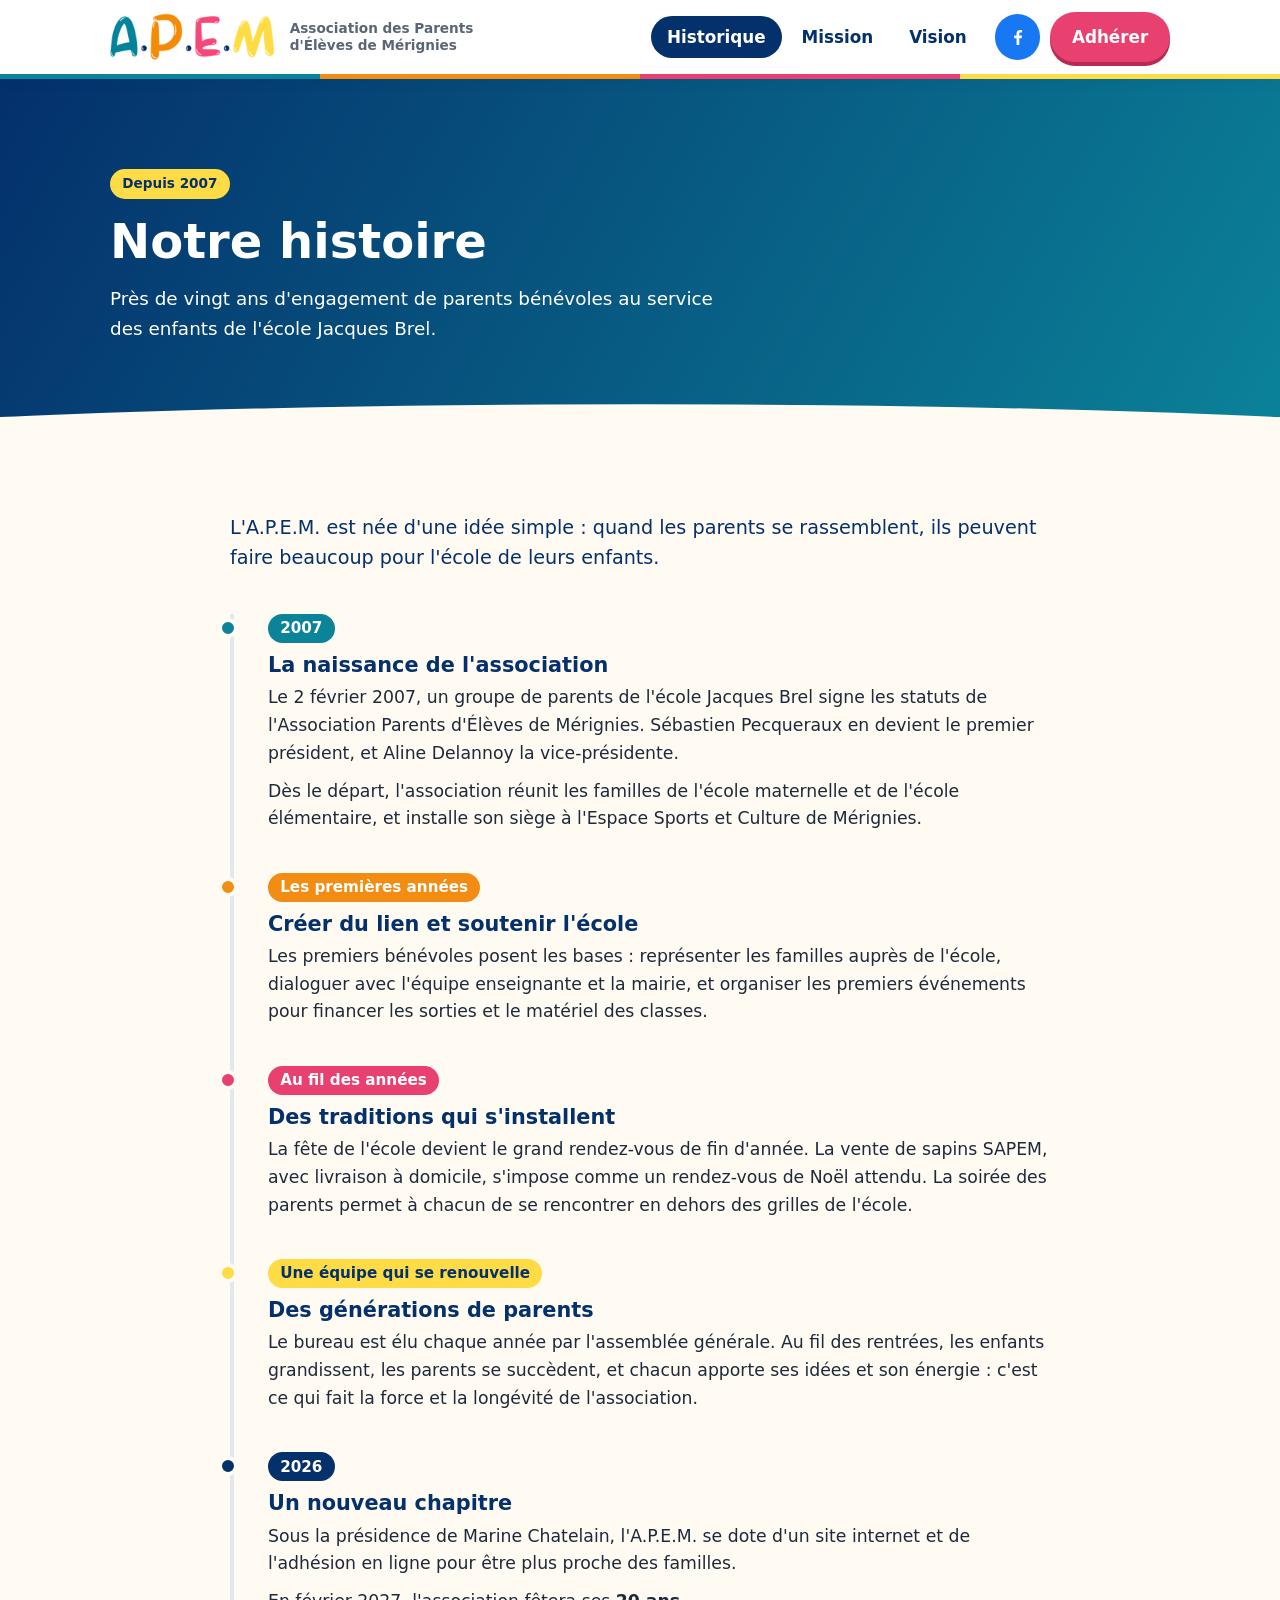
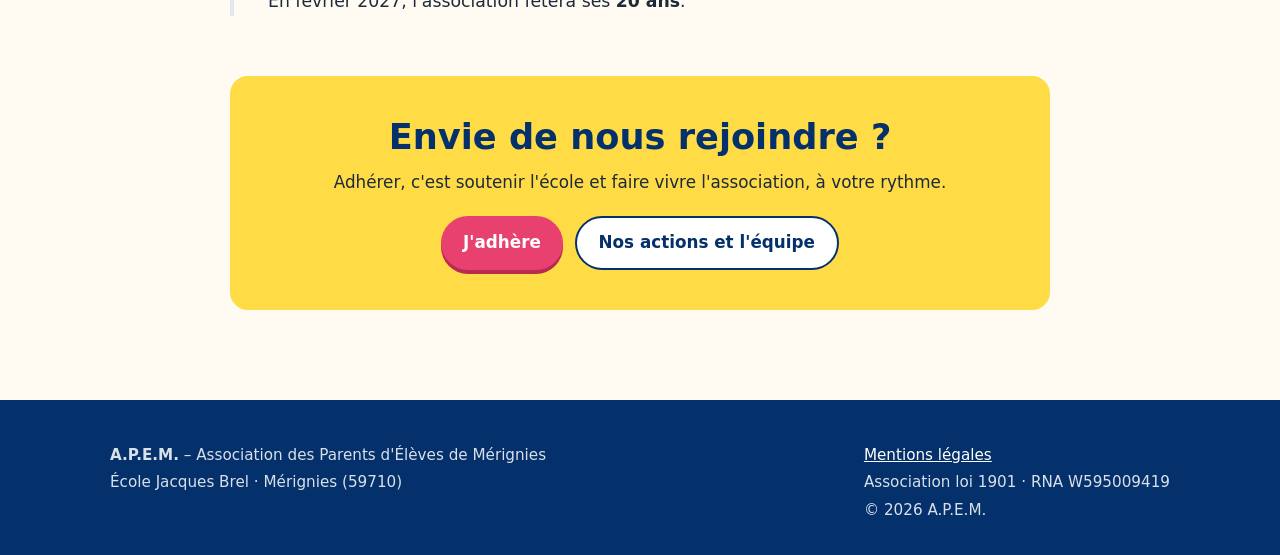
==== historique.html @ 39846dfc "Ajoute les pages Historique, Mission et Vision - Menu principal dans l'en-tête de toutes les pages -" ====
<!DOCTYPE html>
<html lang="fr">
<head>
  <meta charset="utf-8">
  <meta name="viewport" content="width=device-width, initial-scale=1">
  <title>Historique – A.P.E.M. Mérignies</title>
  <meta name="description" content="L'histoire de l'A.P.E.M., l'association des parents d'élèves de l'école Jacques Brel de Mérignies, créée en 2007.">
  <link rel="icon" type="image/png" href="assets/img/favicon.png">
  <link rel="stylesheet" href="assets/style.css">
</head>
<body>

<header class="header">
  <div class="conteneur">
    <a class="logo" href="./" aria-label="A.P.E.M. – accueil">
      <img src="assets/img/logo.png" alt="A.P.E.M." width="166" height="48">
      <span>Association des Parents<br>d'Élèves de Mérignies</span>
    </a>
    <nav class="menu" aria-label="Menu principal">
      <a href="historique.html" aria-current="page">Historique</a>
      <a href="mission.html">Mission</a>
      <a href="vision.html">Vision</a>
    </nav>
    <div class="actions-header">
      <a class="btn btn-facebook" href="https://www.facebook.com/groups/1533033094977660/" target="_blank" rel="noopener" aria-label="Notre groupe Facebook (nouvel onglet)">
        <svg viewBox="0 0 24 24" aria-hidden="true"><path d="M13.5 21v-7.5h2.6l.4-3h-3V8.6c0-.9.3-1.5 1.5-1.5h1.6V4.4c-.3 0-1.2-.1-2.3-.1-2.3 0-3.8 1.4-3.8 3.9v2.3H7.9v3h2.6V21h3z"/></svg>
      </a>
      <a class="btn btn-adherer" href="https://www.helloasso.com/associations/association-des-parents-d-eleves-de-merignies/adhesions/adhesion-apem-2026-2027" target="_blank" rel="noopener">Adhérer</a>
    </div>
  </div>
</header>

<main>
  <section class="entete-page">
    <div class="conteneur">
      <span class="etiquette">Depuis 2007</span>
      <h1>Notre histoire</h1>
      <p>Près de vingt ans d'engagement de parents bénévoles au service des enfants de l'école Jacques Brel.</p>
    </div>
  </section>

  <section>
    <div class="conteneur contenu">
      <p class="chapo">L'A.P.E.M. est née d'une idée simple : quand les parents se rassemblent, ils peuvent faire beaucoup pour l'école de leurs enfants.</p>

      <ol class="frise">
        <li style="--c: var(--canard)">
          <span class="date">2007</span>
          <h3>La naissance de l'association</h3>
          <p>Le 2 février 2007, un groupe de parents de l'école Jacques Brel signe les statuts de l'Association Parents d'Élèves de Mérignies. Sébastien Pecqueraux en devient le premier président, et Aline Delannoy la vice-présidente.</p>
          <p>Dès le départ, l'association réunit les familles de l'école maternelle et de l'école élémentaire, et installe son siège à l'Espace Sports et Culture de Mérignies.</p>
        </li>
        <li style="--c: var(--orange)">
          <span class="date">Les premières années</span>
          <h3>Créer du lien et soutenir l'école</h3>
          <p>Les premiers bénévoles posent les bases : représenter les familles auprès de l'école, dialoguer avec l'équipe enseignante et la mairie, et organiser les premiers événements pour financer les sorties et le matériel des classes.</p>
        </li>
        <li style="--c: var(--rose)">
          <span class="date">Au fil des années</span>
          <h3>Des traditions qui s'installent</h3>
          <p>La fête de l'école devient le grand rendez-vous de fin d'année. La vente de sapins SAPEM, avec livraison à domicile, s'impose comme un rendez-vous de Noël attendu. La soirée des parents permet à chacun de se rencontrer en dehors des grilles de l'école.</p>
        </li>
        <li style="--c: var(--jaune); --t: var(--marine)">
          <span class="date">Une équipe qui se renouvelle</span>
          <h3>Des générations de parents</h3>
          <p>Le bureau est élu chaque année par l'assemblée générale. Au fil des rentrées, les enfants grandissent, les parents se succèdent, et chacun apporte ses idées et son énergie : c'est ce qui fait la force et la longévité de l'association.</p>
        </li>
        <li style="--c: var(--marine)">
          <span class="date">2026</span>
          <h3>Un nouveau chapitre</h3>
          <p>Sous la présidence de Marine Chatelain, l'A.P.E.M. se dote d'un site internet et de l'adhésion en ligne pour être plus proche des familles.</p>
          <p>En février 2027, l'association fêtera ses <strong>20 ans</strong>.</p>
        </li>
      </ol>
    <div class="cta-page">
      <h2>Envie de nous rejoindre ?</h2>
      <p>Adhérer, c'est soutenir l'école et faire vivre l'association, à votre rythme.</p>
      <div class="boutons">
        <a class="btn btn-adherer" href="https://www.helloasso.com/associations/association-des-parents-d-eleves-de-merignies/adhesions/adhesion-apem-2026-2027" target="_blank" rel="noopener">J'adhère</a>
        <a class="btn btn-secondaire" href="https://sites.google.com/apemerignies.fr/apem/accueil" target="_blank" rel="noopener">Nos actions et l'équipe</a>
      </div>
    </div>
    </div>
  </section>
</main>

<footer class="footer">
  <div class="conteneur">
    <div>
      <p><strong>A.P.E.M.</strong> – Association des Parents d'Élèves de Mérignies</p>
      <p>École Jacques Brel · Mérignies (59710)</p>
    </div>
    <div>
      <p><a href="mentions-legales.html">Mentions légales</a></p>
      <p>Association loi 1901 · RNA W595009419</p>
      <p>© 2026 A.P.E.M.</p>
    </div>
  </div>
</footer>

</body>
</html>
---- assets/style.css ----
/* ==========================================================
   A.P.E.M. — Association des Parents d'Élèves de Mérignies
   Couleurs reprises du logo
   ========================================================== */
:root {
  --canard: #0b8399;      /* A */
  --orange: #f28c13;      /* P */
  --rose: #e8406f;        /* E (légèrement assombri pour la lisibilité) */
  --jaune: #ffdb45;       /* M */
  --marine: #04306b;      /* points */
  --turquoise: #2ec4dd;   /* polos de l'équipe */
  --fond: #fffbf3;
  --texte: #1d2a3a;
  --gris: #5a6676;
  --blanc: #ffffff;
  --rayon: 18px;
  --ombre: 0 8px 24px rgba(4, 48, 107, .12);
  --max: 1100px;
}

*, *::before, *::after { box-sizing: border-box; }

html { scroll-behavior: smooth; }

body {
  margin: 0;
  font-family: "Segoe UI", system-ui, -apple-system, Roboto, "Helvetica Neue", Arial, sans-serif;
  font-size: 1.05rem;
  line-height: 1.6;
  color: var(--texte);
  background: var(--fond);
}

img { max-width: 100%; height: auto; display: block; }

a { color: var(--canard); }

.conteneur { width: 100%; max-width: var(--max); margin: 0 auto; padding: 0 20px; }

h1, h2, h3 { line-height: 1.2; color: var(--marine); }
h2 { font-size: clamp(1.6rem, 3vw, 2.2rem); margin: 0 0 .6em; }

/* ---------- Boutons ---------- */
.btn {
  display: inline-flex; align-items: center; gap: .5em;
  padding: .7em 1.3em;
  border-radius: 999px;
  font-weight: 700;
  text-decoration: none;
  transition: transform .15s ease, box-shadow .15s ease, background .15s ease;
}
.btn:hover { transform: translateY(-2px); }
.btn:focus-visible { outline: 3px solid var(--orange); outline-offset: 3px; }

.btn-adherer { background: var(--rose); color: var(--blanc); box-shadow: 0 4px 0 #b82a52; }
.btn-adherer:hover { background: #f05a84; }

.btn-facebook { background: #1877f2; color: var(--blanc); padding: .7em; }
.btn-facebook svg { width: 1.3em; height: 1.3em; fill: currentColor; }

.btn-secondaire { background: var(--blanc); color: var(--marine); border: 2px solid var(--marine); }
.btn-secondaire:hover { background: var(--marine); color: var(--blanc); }

/* ---------- Header ---------- */
.header {
  position: sticky; top: 0; z-index: 10;
  background: rgba(255, 255, 255, .96);
  backdrop-filter: blur(6px);
  box-shadow: 0 2px 12px rgba(4, 48, 107, .08);
}
.header::after { /* liseré aux 4 couleurs du logo */
  content: ""; display: block; height: 5px;
  background: linear-gradient(90deg, var(--canard) 0 25%, var(--orange) 25% 50%, var(--rose) 50% 75%, var(--jaune) 75%);
}
.header .conteneur {
  display: flex; align-items: center; justify-content: space-between; gap: 12px;
  min-height: 74px;
}
.logo { display: flex; align-items: center; gap: 14px; text-decoration: none; color: var(--marine); }
.logo img { height: 48px; width: auto; }
.logo span { font-size: .85rem; line-height: 1.25; color: var(--gris); font-weight: 600; }
.actions-header { display: flex; align-items: center; gap: 10px; }

/* ---------- Hero ---------- */
.hero {
  position: relative;
  color: var(--blanc);
  background:
    linear-gradient(90deg, rgba(4, 48, 107, .9) 0%, rgba(4, 48, 107, .65) 50%, rgba(11, 131, 153, .25) 100%),
    url("img/hero.jpg") center 35% / cover no-repeat,
    var(--marine);
  padding: clamp(70px, 11vw, 140px) 0 clamp(90px, 13vw, 160px);
  overflow: hidden;
}
.hero h1 { color: var(--blanc); font-size: clamp(2.1rem, 5vw, 3.4rem); margin: 0 0 .3em; max-width: 15ch; }
.hero p { font-size: 1.2rem; max-width: 46ch; margin: 0 0 1.6em; }
.hero .boutons { display: flex; flex-wrap: wrap; gap: 12px; }
.hero .btn-secondaire { background: transparent; color: var(--blanc); border-color: var(--blanc); }
.hero .btn-secondaire:hover { background: var(--blanc); color: var(--marine); }
.hero::after { /* vague décorative */
  content: ""; position: absolute; left: 0; right: 0; bottom: -1px; height: 60px;
  background: var(--fond);
  clip-path: ellipse(75% 100% at 50% 100%);
}
.etiquette {
  display: inline-block; background: var(--jaune); color: var(--marine);
  font-weight: 700; font-size: .85rem; padding: .3em .9em; border-radius: 999px; margin-bottom: 1em;
}

/* ---------- Sections ---------- */
section { padding: clamp(50px, 8vw, 90px) 0; }
.sans-haut { padding-top: 0; }

.intro { display: grid; grid-template-columns: 1.1fr 1fr; gap: 50px; align-items: center; }
.intro img {
  border-radius: var(--rayon); box-shadow: var(--ombre);
  aspect-ratio: 4 / 3; object-fit: cover; width: 100%;
  transform: rotate(1.5deg); border: 6px solid var(--blanc);
}

.cartes { display: grid; grid-template-columns: repeat(auto-fit, minmax(250px, 1fr)); gap: 22px; margin-top: 30px; text-align: left; }
.carte {
  background: var(--blanc); border-radius: var(--rayon); padding: 28px 24px;
  box-shadow: var(--ombre); border-top: 6px solid var(--c, var(--canard));
}
.carte .icone { font-size: 2.2rem; line-height: 1; margin-bottom: .4em; }
.carte h3 { margin: 0 0 .4em; font-size: 1.2rem; }
.carte p { margin: 0; color: var(--gris); }

.centre { text-align: center; }
.centre > p { max-width: 60ch; margin-left: auto; margin-right: auto; color: var(--gris); }

/* Galerie */
.galerie { display: grid; grid-template-columns: repeat(auto-fit, minmax(260px, 1fr)); gap: 22px; margin-top: 40px; }
.galerie figure { margin: 0; }
.galerie img { border-radius: var(--rayon); aspect-ratio: 4 / 3; object-fit: cover; width: 100%; box-shadow: var(--ombre); }
.galerie figcaption { margin-top: .5em; font-size: .9rem; color: var(--gris); text-align: center; }

/* Bandeau Google Site */
.bandeau {
  background: var(--jaune);
  border-radius: var(--rayon);
  padding: clamp(30px, 5vw, 50px);
  display: flex; flex-wrap: wrap; align-items: center; justify-content: space-between; gap: 20px;
}
.bandeau h2 { margin: 0 0 .2em; }
.bandeau p { margin: 0; max-width: 55ch; }

/* Bloc adhésion */
.adhesion { background: var(--canard); color: var(--blanc); }
.adhesion h2 { color: var(--blanc); }
.adhesion .centre > p { color: rgba(255, 255, 255, .95); }
.adhesion ul { list-style: none; padding: 0; margin: 24px auto 32px; display: flex; flex-wrap: wrap; justify-content: center; gap: 12px 28px; }
.adhesion li::before { content: "✔ "; color: var(--jaune); font-weight: 700; }

/* ---------- Footer ---------- */
.footer { background: var(--marine); color: rgba(255, 255, 255, .85); padding: 40px 0 30px; font-size: .95rem; }
.footer .conteneur { display: flex; flex-wrap: wrap; justify-content: space-between; gap: 20px; }
.footer a { color: var(--blanc); }
.footer p { margin: .2em 0; }

/* ---------- Page mentions légales ---------- */
.page { max-width: 800px; padding: 50px 20px 80px; }
.page h1 { font-size: clamp(1.8rem, 4vw, 2.4rem); }
.page h2 { font-size: 1.3rem; margin-top: 1.8em; }
.page .retour { display: inline-block; margin-bottom: 20px; }

/* ---------- Mobile ---------- */
@media (max-width: 760px) {
  .intro { grid-template-columns: 1fr; gap: 30px; }
  .intro img { transform: none; }
  .logo span { display: none; }
  .logo img { height: 38px; }
  .btn-adherer { padding: .6em 1em; }
}
@media (prefers-reduced-motion: reduce) {
  html { scroll-behavior: auto; }
  .btn { transition: none; }
}

/* ==========================================================
   Menu principal
   ========================================================== */
.header .conteneur { flex-wrap: wrap; }
.menu { display: flex; gap: 4px; margin-left: auto; }
.menu a {
  padding: .45em .95em; border-radius: 999px;
  text-decoration: none; color: var(--marine); font-weight: 600;
  transition: background .15s ease;
}
.menu a:hover { background: #e6f3f6; }
.menu a[aria-current="page"] { background: var(--marine); color: var(--blanc); }
.menu a:focus-visible { outline: 3px solid var(--orange); outline-offset: 2px; }

@media (max-width: 1000px) {
  .logo span { display: none; }
}
@media (max-width: 760px) {
  .menu { order: 3; width: 100%; justify-content: center; margin: 0 0 10px; }
  .menu a { padding: .35em .8em; font-size: .95rem; }
}

/* ==========================================================
   Pages intérieures (Historique, Mission, Vision)
   ========================================================== */
.entete-page {
  position: relative; overflow: hidden;
  background: linear-gradient(120deg, var(--marine), var(--canard));
  color: var(--blanc);
  padding: clamp(50px, 8vw, 90px) 0 clamp(70px, 10vw, 110px);
}
.entete-page h1 { color: var(--blanc); font-size: clamp(2rem, 5vw, 3rem); margin: 0 0 .3em; }
.entete-page p { font-size: 1.15rem; max-width: 52ch; margin: 0; }
.entete-page::after {
  content: ""; position: absolute; left: 0; right: 0; bottom: -1px; height: 50px;
  background: var(--fond); clip-path: ellipse(75% 100% at 50% 100%);
}
.contenu { max-width: 860px; }
.contenu > p, .contenu li { font-size: 1.08rem; }
.chapo { font-size: 1.2rem !important; color: var(--marine); }

/* Frise chronologique */
.frise { list-style: none; margin: 40px 0 0; padding: 0 0 0 34px; border-left: 4px solid #e3e8ee; }
.frise li { position: relative; margin-bottom: 40px; }
.frise li::before {
  content: ""; position: absolute; left: -50px; top: 4px;
  width: 20px; height: 20px; border-radius: 50%;
  background: var(--c, var(--canard)); border: 4px solid var(--fond);
}
.frise .date {
  display: inline-block; font-weight: 800; color: var(--t, var(--blanc)); background: var(--c, var(--canard));
  padding: .15em .8em; border-radius: 999px; font-size: .95rem; margin-bottom: .4em;
}
.frise h3 { margin: .2em 0 .3em; font-size: 1.3rem; }
.frise p { margin: 0 0 .6em; color: var(--texte); }

/* Encadré citation */
.citation {
  margin: 50px 0; padding: 30px clamp(20px, 4vw, 40px);
  background: var(--blanc); border-left: 8px solid var(--jaune); border-radius: var(--rayon);
  box-shadow: var(--ombre); font-size: 1.25rem; color: var(--marine); font-weight: 600;
}
.citation small { display: block; margin-top: .6em; font-size: .9rem; font-weight: 400; color: var(--gris); }

/* Liste de principes */
.principes { list-style: none; padding: 0; display: grid; grid-template-columns: repeat(auto-fit, minmax(240px, 1fr)); gap: 16px; }
.principes li { background: var(--blanc); border-radius: 14px; padding: 18px 20px; box-shadow: var(--ombre); }
.principes strong { display: block; color: var(--marine); }
.source { font-size: .85rem; color: var(--gris); font-style: italic; }

/* Appel à l'action en bas de page */
.cta-page { text-align: center; margin-top: 60px; padding: 40px 20px; background: var(--jaune); border-radius: var(--rayon); }
.cta-page h2 { margin-bottom: .3em; }
.cta-page p { margin: 0 0 1.2em; }
.cta-page .boutons { display: flex; flex-wrap: wrap; justify-content: center; gap: 12px; }
.lien-suite { font-weight: 700; text-decoration: none; }
.lien-suite:hover { text-decoration: underline; }
.entete-page + section { padding-top: clamp(20px, 4vw, 40px); }

/* Boutons « Notre histoire / mission / vision » */
.liens-decouvrir { display: flex; flex-direction: column; gap: 12px; margin-top: 24px; max-width: 380px; }
.btn-decouvrir {
  display: flex; align-items: center; gap: 14px;
  padding: 10px 18px 10px 10px;
  background: var(--blanc); color: var(--marine);
  border: 2px solid var(--c); border-radius: 999px;
  font-weight: 700; font-size: 1.05rem; text-decoration: none;
  box-shadow: 0 4px 0 var(--c);
  transition: transform .15s ease, box-shadow .15s ease, background .15s ease, color .15s ease;
}
.btn-decouvrir .pastille {
  display: grid; place-items: center; flex: none;
  width: 42px; height: 42px; border-radius: 50%;
  background: var(--c); font-size: 1.25rem;
}
.btn-decouvrir .fleche { margin-left: auto; font-size: 1.2rem; transition: transform .15s ease; }
.btn-decouvrir:hover { background: var(--c); color: var(--blanc); transform: translateY(-2px); box-shadow: 0 6px 0 var(--marine); }
.btn-decouvrir:hover .pastille { background: var(--blanc); }
.btn-decouvrir:hover .fleche { transform: translateX(4px); }
.btn-decouvrir:focus-visible { outline: 3px solid var(--marine); outline-offset: 3px; }
@media (max-width: 760px) { .liens-decouvrir { max-width: none; } }
@media (prefers-reduced-motion: reduce) { .btn-decouvrir, .btn-decouvrir .fleche { transition: none; } }
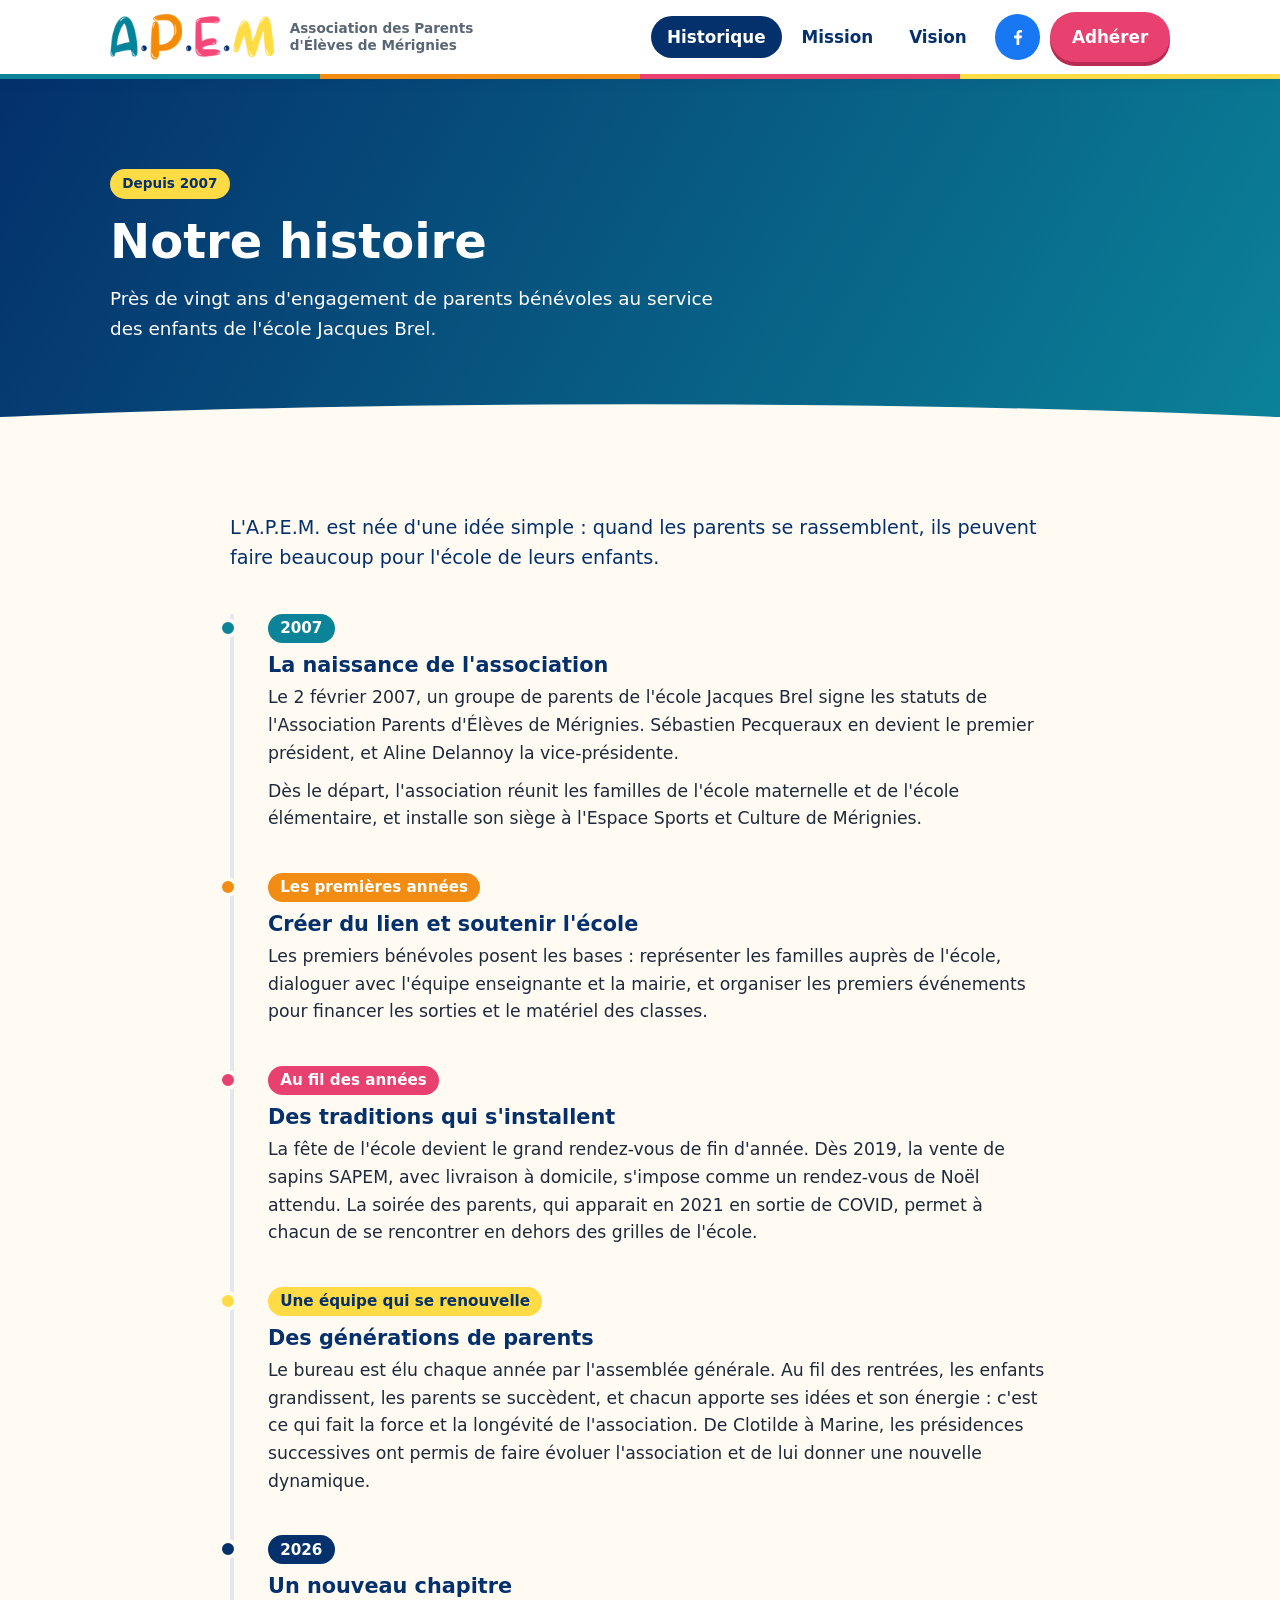
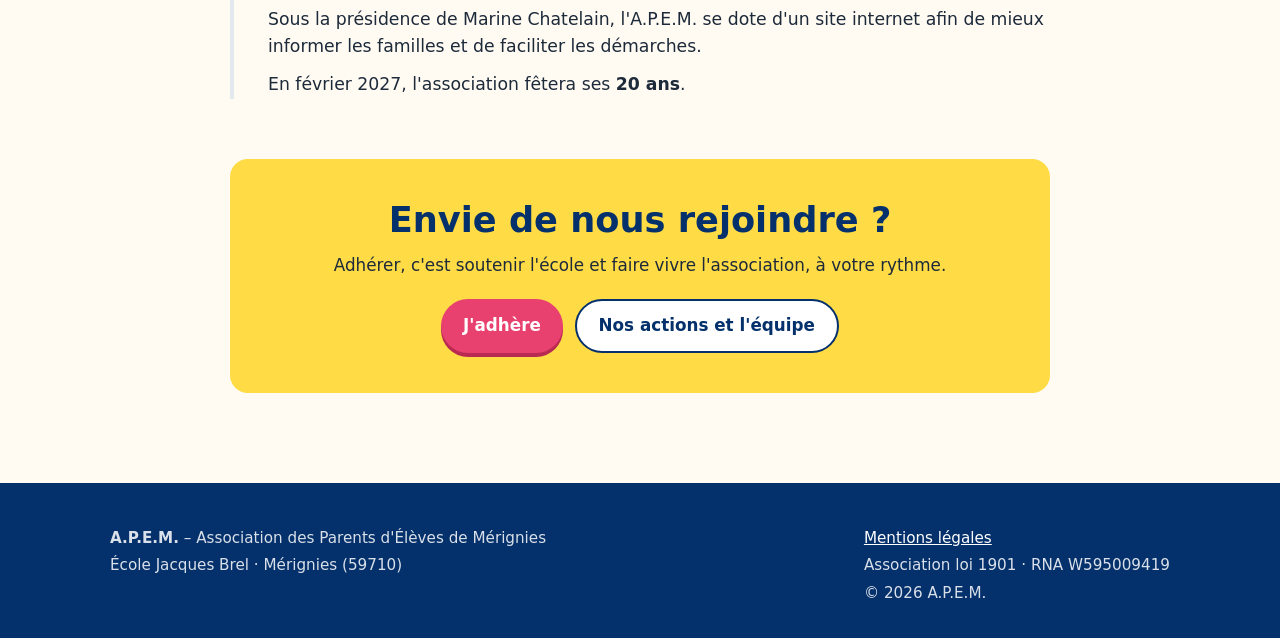
==== commit b5a0bf9a: "quelques changements dans le texte" ====
--- a/historique.html
+++ b/historique.html
@@ -58,17 +58,17 @@
         <li style="--c: var(--rose)">
           <span class="date">Au fil des années</span>
           <h3>Des traditions qui s'installent</h3>
-          <p>La fête de l'école devient le grand rendez-vous de fin d'année. La vente de sapins SAPEM, avec livraison à domicile, s'impose comme un rendez-vous de Noël attendu. La soirée des parents permet à chacun de se rencontrer en dehors des grilles de l'école.</p>
+          <p>La fête de l'école devient le grand rendez-vous de fin d'année. Dès 2019, la vente de sapins SAPEM, avec livraison à domicile, s'impose comme un rendez-vous de Noël attendu. La soirée des parents, qui apparait en 2021 en sortie de COVID, permet à chacun de se rencontrer en dehors des grilles de l'école.</p>
         </li>
         <li style="--c: var(--jaune); --t: var(--marine)">
           <span class="date">Une équipe qui se renouvelle</span>
           <h3>Des générations de parents</h3>
-          <p>Le bureau est élu chaque année par l'assemblée générale. Au fil des rentrées, les enfants grandissent, les parents se succèdent, et chacun apporte ses idées et son énergie : c'est ce qui fait la force et la longévité de l'association.</p>
+          <p>Le bureau est élu chaque année par l'assemblée générale. Au fil des rentrées, les enfants grandissent, les parents se succèdent, et chacun apporte ses idées et son énergie : c'est ce qui fait la force et la longévité de l'association. De Clotilde à Marine, les présidences successives ont permis de faire évoluer l'association et de lui donner une nouvelle dynamique.</p>
         </li>
         <li style="--c: var(--marine)">
           <span class="date">2026</span>
           <h3>Un nouveau chapitre</h3>
-          <p>Sous la présidence de Marine Chatelain, l'A.P.E.M. se dote d'un site internet et de l'adhésion en ligne pour être plus proche des familles.</p>
+          <p>Sous la présidence de Marine Chatelain, l'A.P.E.M. se dote d'un site internet afin de mieux informer les familles et de faciliter les démarches.</p>
           <p>En février 2027, l'association fêtera ses <strong>20 ans</strong>.</p>
         </li>
       </ol>
